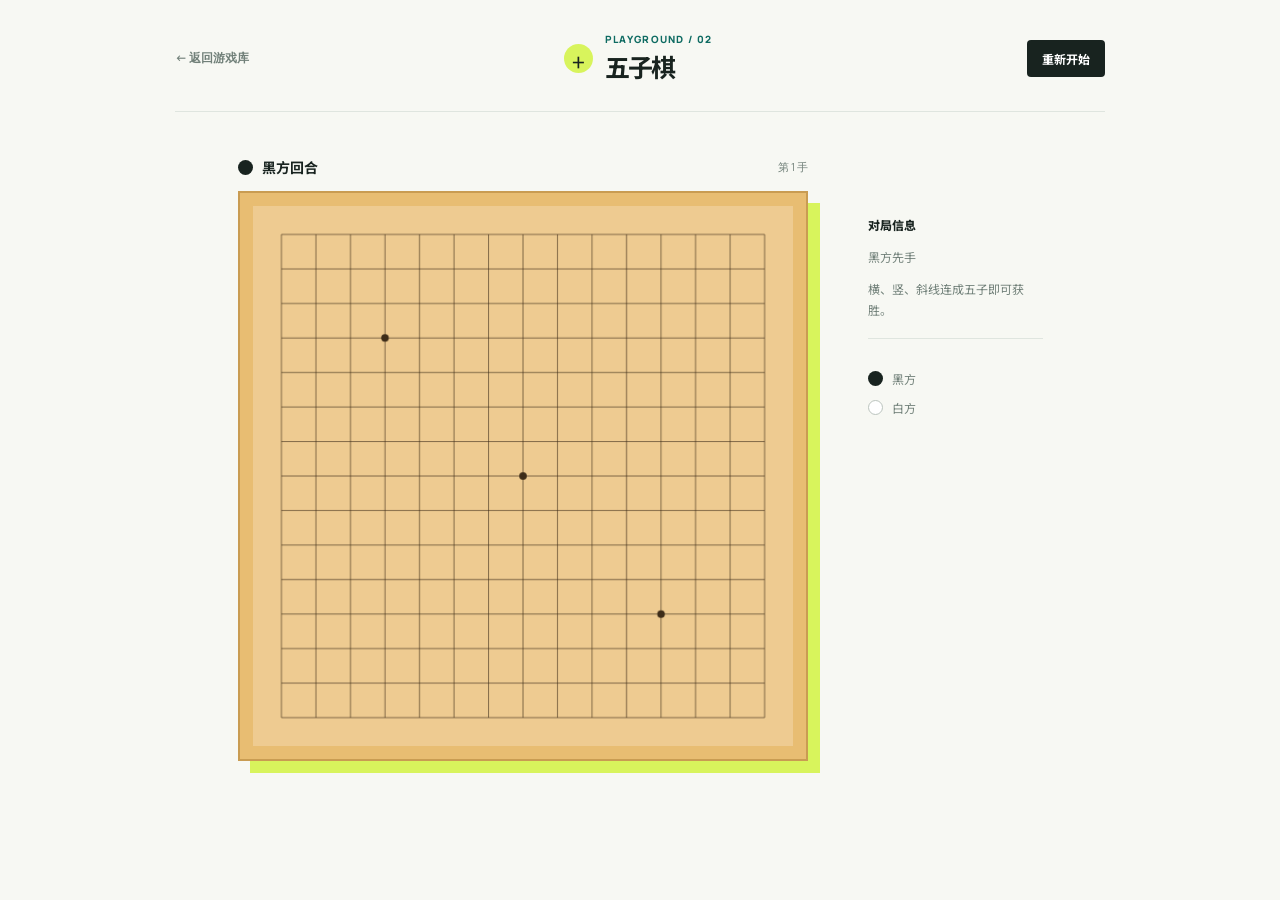
==== games/gomoku/index.html @ 1e60f8e0 "添加三款游戏" ====
<!doctype html>
<html lang="zh-CN">
  <head>
    <meta charset="UTF-8" />
    <meta name="viewport" content="width=device-width, initial-scale=1.0" />
    <title>五子棋 · 游乐场</title>
    <link rel="stylesheet" href="./css/style.css" />
  </head>
  <body>
    <main class="game-page">
      <header class="game-header">
        <a class="back-link" href="../../index.html">← 返回游戏库</a>
        <div class="game-title">
          <span class="title-mark">+</span>
          <div>
            <p>PLAYGROUND / 02</p>
            <h1>五子棋</h1>
          </div>
        </div>
        <button class="restart-button" id="restart" type="button">重新开始</button>
      </header>
      <section class="game-layout">
        <div class="board-area">
          <div class="status">
            <span class="turn-dot black" id="turn-dot"></span>
            <strong id="status">黑方回合</strong>
            <span id="moves">第 1 手</span>
          </div>
          <div class="board-frame">
            <canvas id="board" width="570" height="570" aria-label="五子棋棋盘"></canvas>
          </div>
        </div>
        <aside class="side-panel">
          <div class="rules">
            <span>对局信息</span>
            <p>黑方先手</p>
            <p>横、竖、斜线连成五子即可获胜。</p>
          </div>
          <div class="legend">
            <p><i class="black"></i>黑方</p>
            <p><i class="white"></i>白方</p>
          </div>
        </aside>
      </section>
    </main>
    <script src="./js/game.js"></script>
  </body>
</html>
---- games/gomoku/css/style.css ----
@import url("https://fonts.googleapis.com/css2?family=Manrope:wght@500;700;800&family=Noto+Sans+SC:wght@400;700;900&display=swap");

:root {
  --ink: #18231f;
  --muted: #718079;
  --paper: #f7f8f3;
  --teal: #0e6b62;
  --coral: #f1745f;
  --lime: #d8f45c;
  --wood: #e8bd72;
  --line: #dfe5df;
}

* { box-sizing: border-box; }
body { margin: 0; color: var(--ink); background: var(--paper); font-family: "Noto Sans SC", sans-serif; }
button { font: inherit; cursor: pointer; }
.game-page { width: min(930px, calc(100% - 36px)); margin: 0 auto; padding: 32px 0 65px; }
.game-header { display: flex; align-items: center; justify-content: space-between; padding-bottom: 27px; border-bottom: 1px solid var(--line); }
.back-link { color: var(--muted); font-family: Manrope, sans-serif; font-size: 12px; font-weight: 700; text-decoration: none; }
.back-link:hover { color: var(--coral); }
.game-title { display: flex; gap: 12px; align-items: center; }
.title-mark { display: grid; width: 29px; height: 29px; place-items: center; background: var(--lime); border-radius: 50%; font-size: 23px; }
.game-title p { margin: 0 0 2px; color: var(--teal); font-family: Manrope, sans-serif; font-size: 10px; font-weight: 800; letter-spacing: .13em; }
h1 { margin: 0; font-size: 25px; letter-spacing: -.07em; }
.restart-button { padding: 10px 15px; color: #fff; background: var(--ink); border: 0; border-radius: 4px; font-size: 12px; font-weight: 700; }
.restart-button:hover { background: var(--teal); }
.game-layout { display: flex; gap: 60px; justify-content: center; padding-top: 45px; }
.board-area { width: 570px; }
.status { display: flex; gap: 9px; align-items: center; margin: 0 0 14px; }
.status strong { font-size: 14px; }
.status span:last-child { margin-left: auto; color: var(--muted); font-family: Manrope, sans-serif; font-size: 11px; }
.turn-dot, .legend i { display: inline-block; width: 15px; height: 15px; border-radius: 50%; }
.black { background: var(--ink); }
.white { background: #fff; border: 1px solid #bbc4be; }
.board-frame { padding: 13px; background: var(--wood); border: 2px solid #c99c52; box-shadow: 12px 12px 0 var(--lime); }
#board { display: block; width: 100%; height: auto; background: #eecb91; cursor: pointer; }
.side-panel { width: 175px; padding-top: 36px; }
.rules { padding: 18px 0; border-bottom: 1px solid var(--line); }
.rules > span { font-size: 12px; font-weight: 800; }
.rules p { margin: 12px 0 0; color: var(--muted); font-size: 12px; line-height: 1.7; }
.legend { padding-top: 19px; }
.legend p { display: flex; gap: 9px; align-items: center; margin: 12px 0; color: var(--muted); font-size: 12px; }

@media (max-width: 720px) {
  .game-page { width: min(100% - 28px, 520px); padding-top: 22px; }
  .game-header { flex-wrap: wrap; gap: 18px; }
  .game-title { order: -1; width: 100%; }
  .game-layout { display: block; padding-top: 32px; }
  .board-area { width: 100%; }
  .board-frame { padding: 8px; box-shadow: 8px 8px 0 var(--lime); }
  .side-panel { display: flex; width: 100%; gap: 30px; padding-top: 35px; }
  .legend { padding-top: 0; }
}
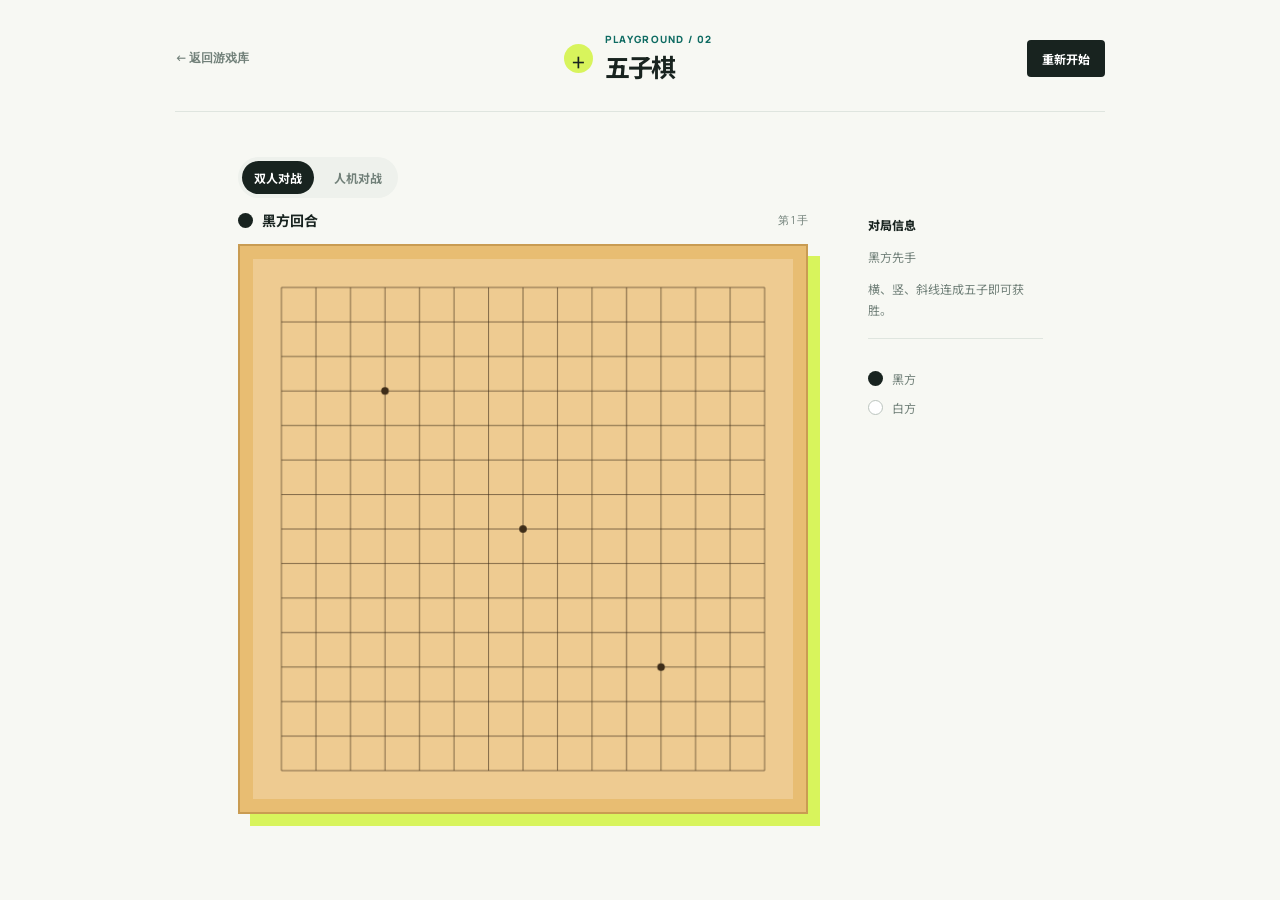
==== commit 50d67664: "为五子棋添加人机对战模式" ====
--- a/games/gomoku/index.html
+++ b/games/gomoku/index.html
@@ -21,10 +21,16 @@
       </header>
       <section class="game-layout">
         <div class="board-area">
-          <div class="status">
-            <span class="turn-dot black" id="turn-dot"></span>
-            <strong id="status">黑方回合</strong>
-            <span id="moves">第 1 手</span>
+          <div class="status-bar">
+            <div class="mode-toggle" aria-label="对战模式">
+              <button class="mode-button active" data-mode="pvp" type="button">双人对战</button>
+              <button class="mode-button" data-mode="ai" type="button">人机对战</button>
+            </div>
+            <div class="status">
+              <span class="turn-dot black" id="turn-dot"></span>
+              <strong id="status">黑方回合</strong>
+              <span id="moves">第 1 手</span>
+            </div>
           </div>
           <div class="board-frame">
             <canvas id="board" width="570" height="570" aria-label="五子棋棋盘"></canvas>
@@ -33,7 +39,7 @@
         <aside class="side-panel">
           <div class="rules">
             <span>对局信息</span>
-            <p>黑方先手</p>
+            <p id="rule-text">黑方先手</p>
             <p>横、竖、斜线连成五子即可获胜。</p>
           </div>
           <div class="legend">
--- a/games/gomoku/css/style.css
+++ b/games/gomoku/css/style.css
@@ -26,7 +26,11 @@
 .restart-button:hover { background: var(--teal); }
 .game-layout { display: flex; gap: 60px; justify-content: center; padding-top: 45px; }
 .board-area { width: 570px; }
-.status { display: flex; gap: 9px; align-items: center; margin: 0 0 14px; }
+.status-bar { margin: 0 0 14px; }
+.mode-toggle { display: inline-flex; gap: 8px; padding: 4px; margin-bottom: 12px; background: #eef1ec; border-radius: 999px; }
+.mode-button { padding: 8px 12px; border: 0; border-radius: 999px; background: transparent; color: var(--muted); font-size: 12px; font-weight: 700; }
+.mode-button.active { background: var(--ink); color: #fff; }
+.status { display: flex; gap: 9px; align-items: center; }
 .status strong { font-size: 14px; }
 .status span:last-child { margin-left: auto; color: var(--muted); font-family: Manrope, sans-serif; font-size: 11px; }
 .turn-dot, .legend i { display: inline-block; width: 15px; height: 15px; border-radius: 50%; }
@@ -47,6 +51,7 @@
   .game-title { order: -1; width: 100%; }
   .game-layout { display: block; padding-top: 32px; }
   .board-area { width: 100%; }
+  .mode-toggle { width: 100%; justify-content: center; }
   .board-frame { padding: 8px; box-shadow: 8px 8px 0 var(--lime); }
   .side-panel { display: flex; width: 100%; gap: 30px; padding-top: 35px; }
   .legend { padding-top: 0; }
